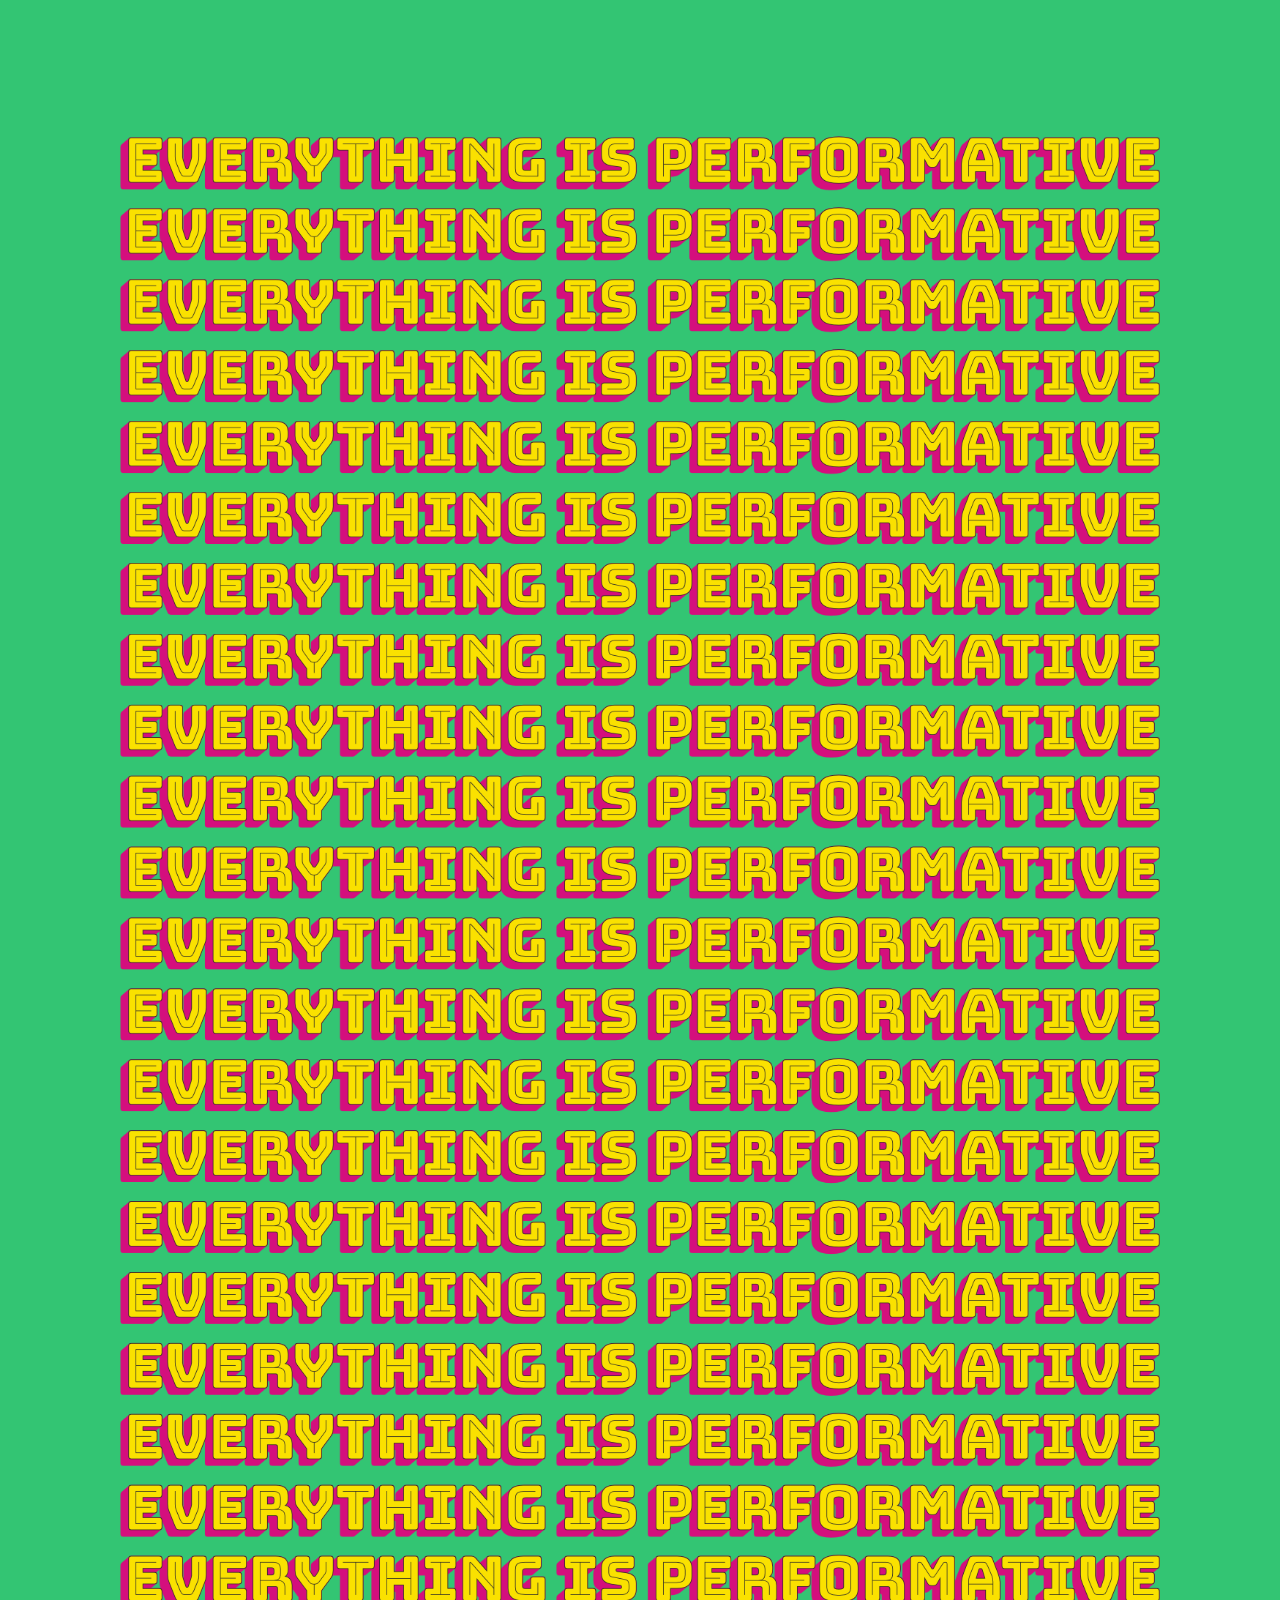
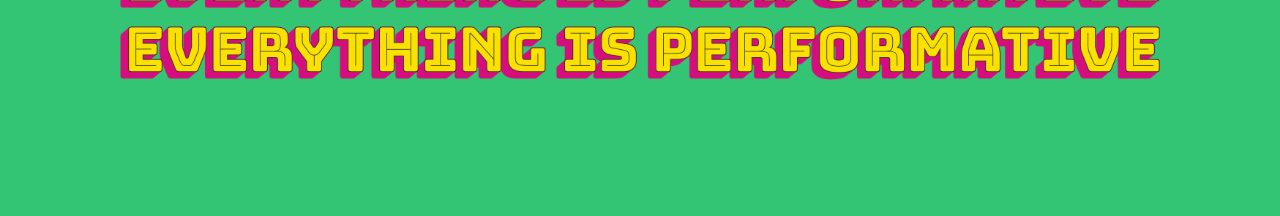
==== eip.html @ a57bde40 "everything is performative" ====
<!DOCTYPE html>
<html lang="en" id="eip">
<head>
  <meta charset="UTF-8">
  <meta name="viewport" content="width=device-width, initial-scale=1.0">
  <meta http-equiv="X-UA-Compatible" content="ie=edge">
  <link rel="stylesheet" href="style.css">
  <title>E*I*P</title>
</head>
<body>
  <img id="shade" class="eip" src="./eip/shade.png" alt="shade">
  <img id="outline" class="eip" src="./eip/outline.png" alt="outline">
  <img id="regular" class="eip" src="./eip/regular.png" alt="regular">
  <img id="inline" class="eip" src="./eip/inline.png" alt="inline">
</body>
</html>
---- style.css ----
* {
  box-sizing: border-box;
  margin: 0;
  padding: 0;
}

html {
  width: 100%;
  height: 100%;
  background: #33c573;
}

html#eip {
  overflow-x: hidden;
}

body {
  width: 100%;
  -webkit-text-size-adjust: 100%;
}

.logo {
  width: 100%;
}

.eip {
  width: 100%;
  position: absolute;
  top: 0;
  left: 0;
  right: 0;
}

@keyframes inline {
  0% {top: -5vw}
  100% {top: 5vw}
}

@keyframes regular {
  0% {left: -5vw}
  100% {left: 5vw}
}

@keyframes outline {
  0% {top: 5vw}
  100% {top: -5vw}
}

@keyframes shade {
  0% {left: 5vw}
  100% {left: -5vw}
}

#inline {
  animation: inline 1s linear infinite alternate;
}

#regular {
  animation: regular 1s linear infinite alternate;
}

#outline {
  animation: outline 1s linear infinite alternate;
}

#shade {
  animation: shade 1s linear infinite alternate;
}
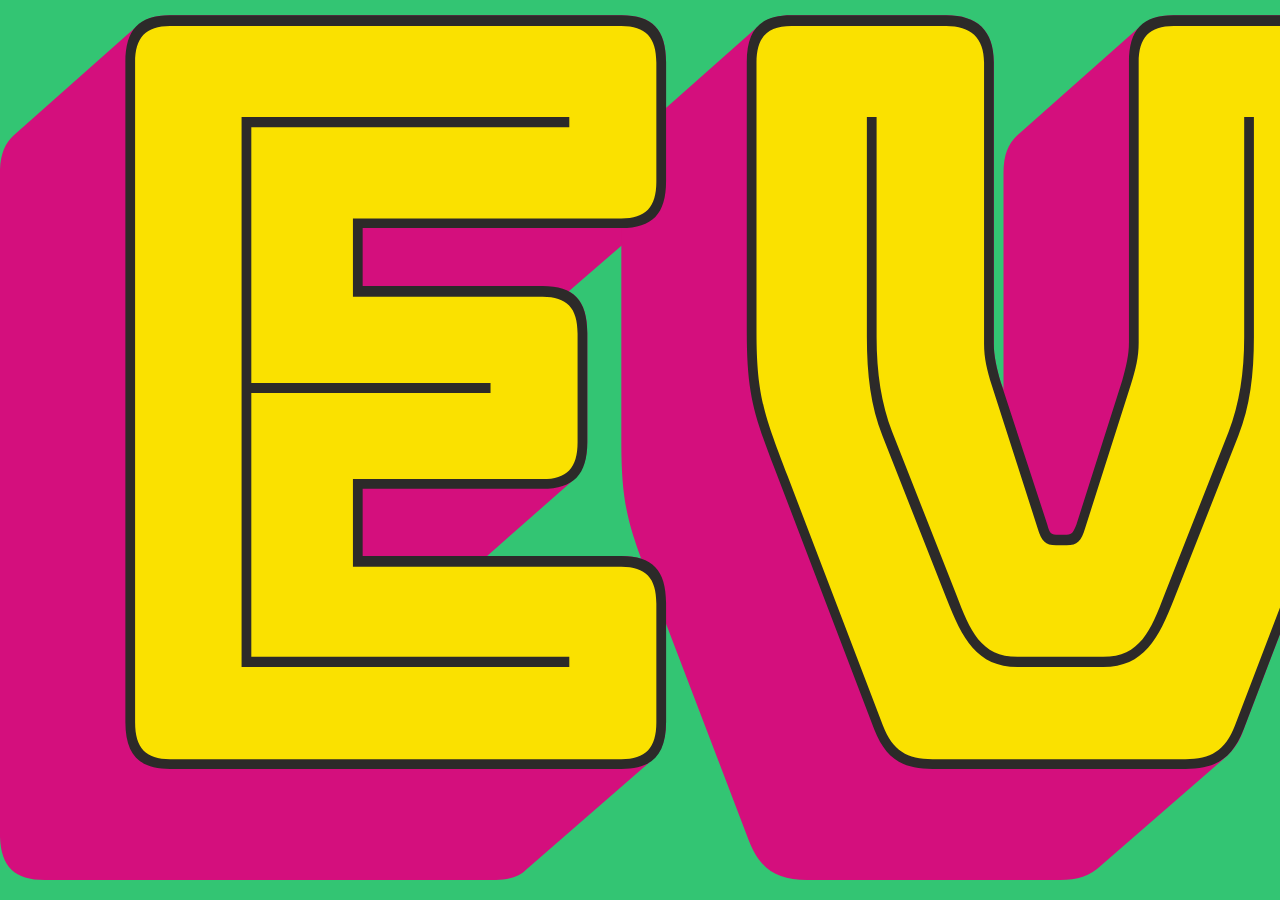
==== commit 344ca715: "eip" ====
--- a/eip.html
+++ b/eip.html
@@ -8,9 +8,6 @@
   <title>E*I*P</title>
 </head>
 <body>
-  <img id="shade" class="eip" src="./eip/shade.png" alt="shade">
-  <img id="outline" class="eip" src="./eip/outline.png" alt="outline">
-  <img id="regular" class="eip" src="./eip/regular.png" alt="regular">
-  <img id="inline" class="eip" src="./eip/inline.png" alt="inline">
+  <img class="eip" src="./performative.svg" alt="everything is performative">
 </body>
 </html>
--- a/style.css
+++ b/style.css
@@ -11,7 +11,7 @@
 }
 
 html#eip {
-  overflow-x: hidden;
+  overflow: hidden;
 }
 
 body {
@@ -24,45 +24,14 @@
 }
 
 .eip {
-  width: 100%;
+  height: 100%;
   position: absolute;
   top: 0;
   left: 0;
-  right: 0;
+  animation: eip 10s linear infinite;
 }
 
-@keyframes inline {
-  0% {top: -5vw}
-  100% {top: 5vw}
-}
-
-@keyframes regular {
-  0% {left: -5vw}
-  100% {left: 5vw}
-}
-
-@keyframes outline {
-  0% {top: 5vw}
-  100% {top: -5vw}
-}
-
-@keyframes shade {
-  0% {left: 5vw}
-  100% {left: -5vw}
-}
-
-#inline {
-  animation: inline 1s linear infinite alternate;
-}
-
-#regular {
-  animation: regular 1s linear infinite alternate;
-}
-
-#outline {
-  animation: outline 1s linear infinite alternate;
-}
-
-#shade {
-  animation: shade 1s linear infinite alternate;
-}
+@keyframes eip {
+  0% {transform: translateX(100%)}
+  100% {transform: translateX(-100%)}
+}